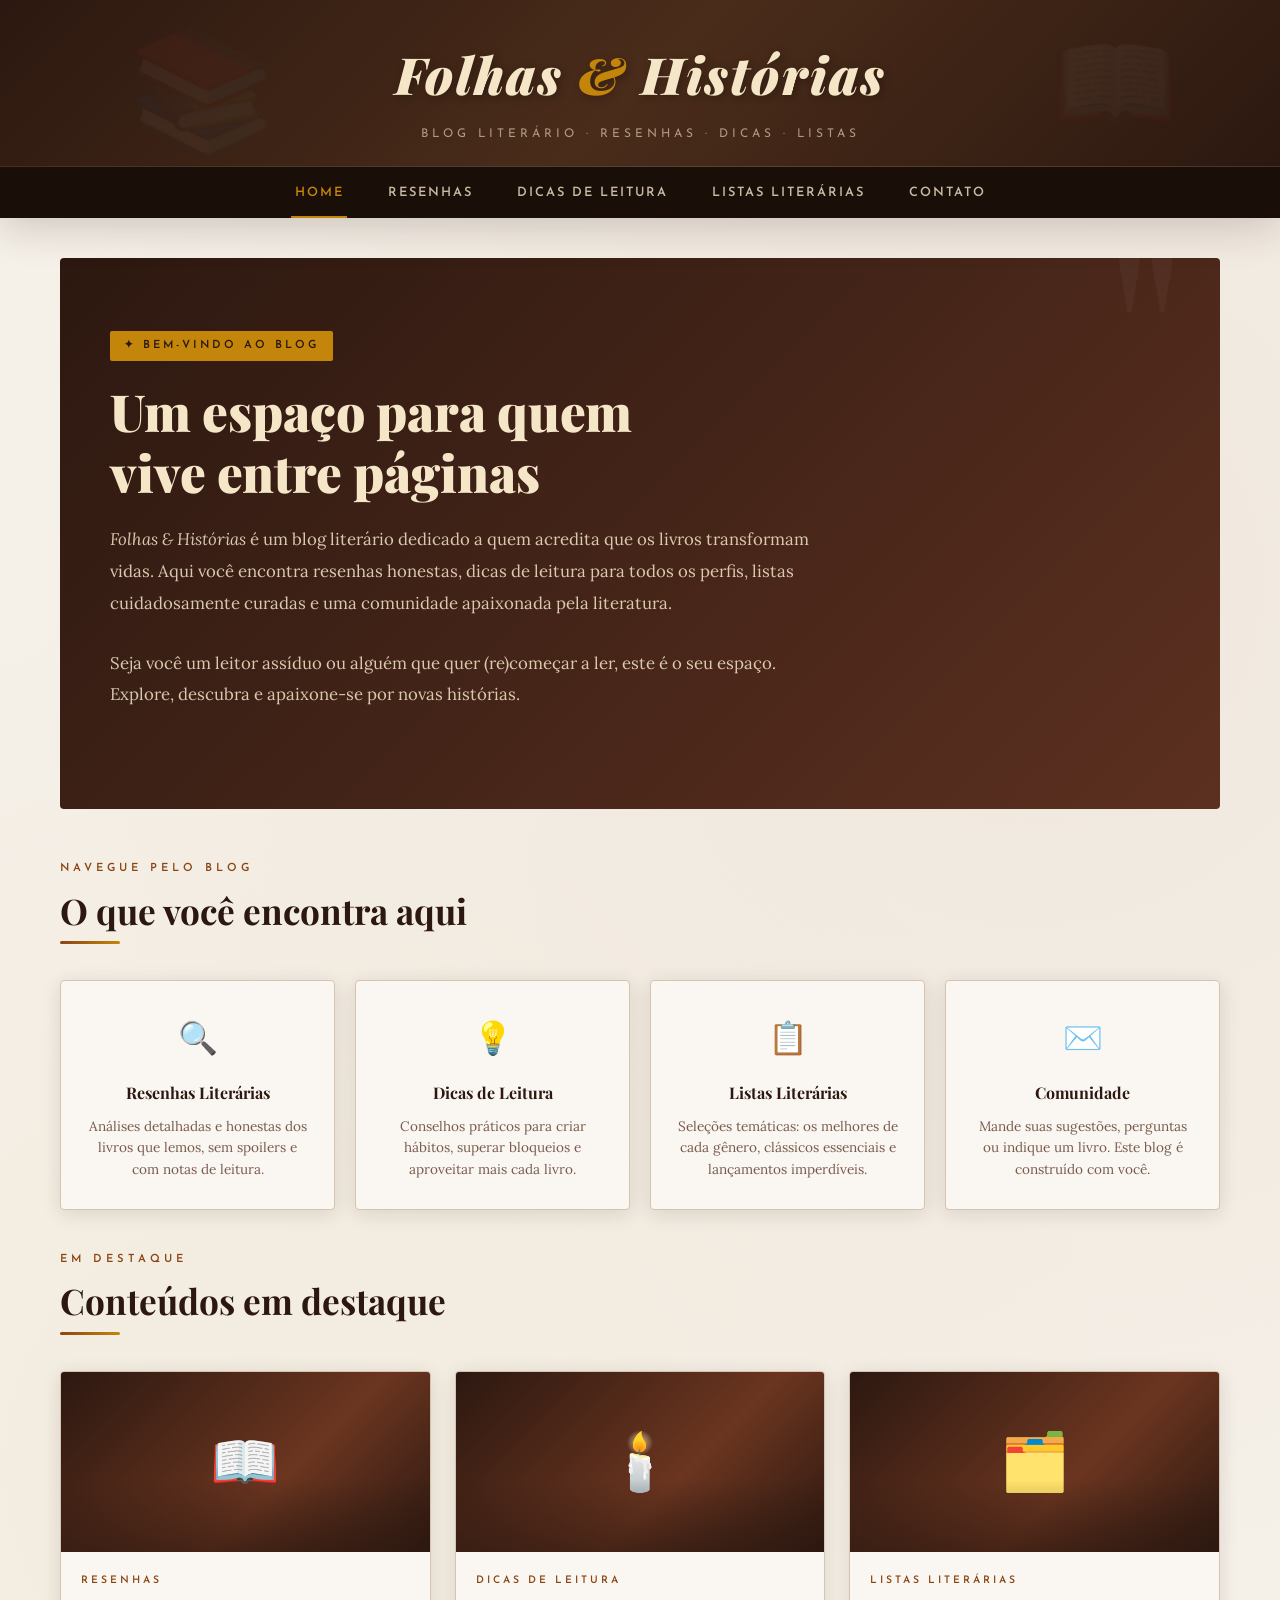
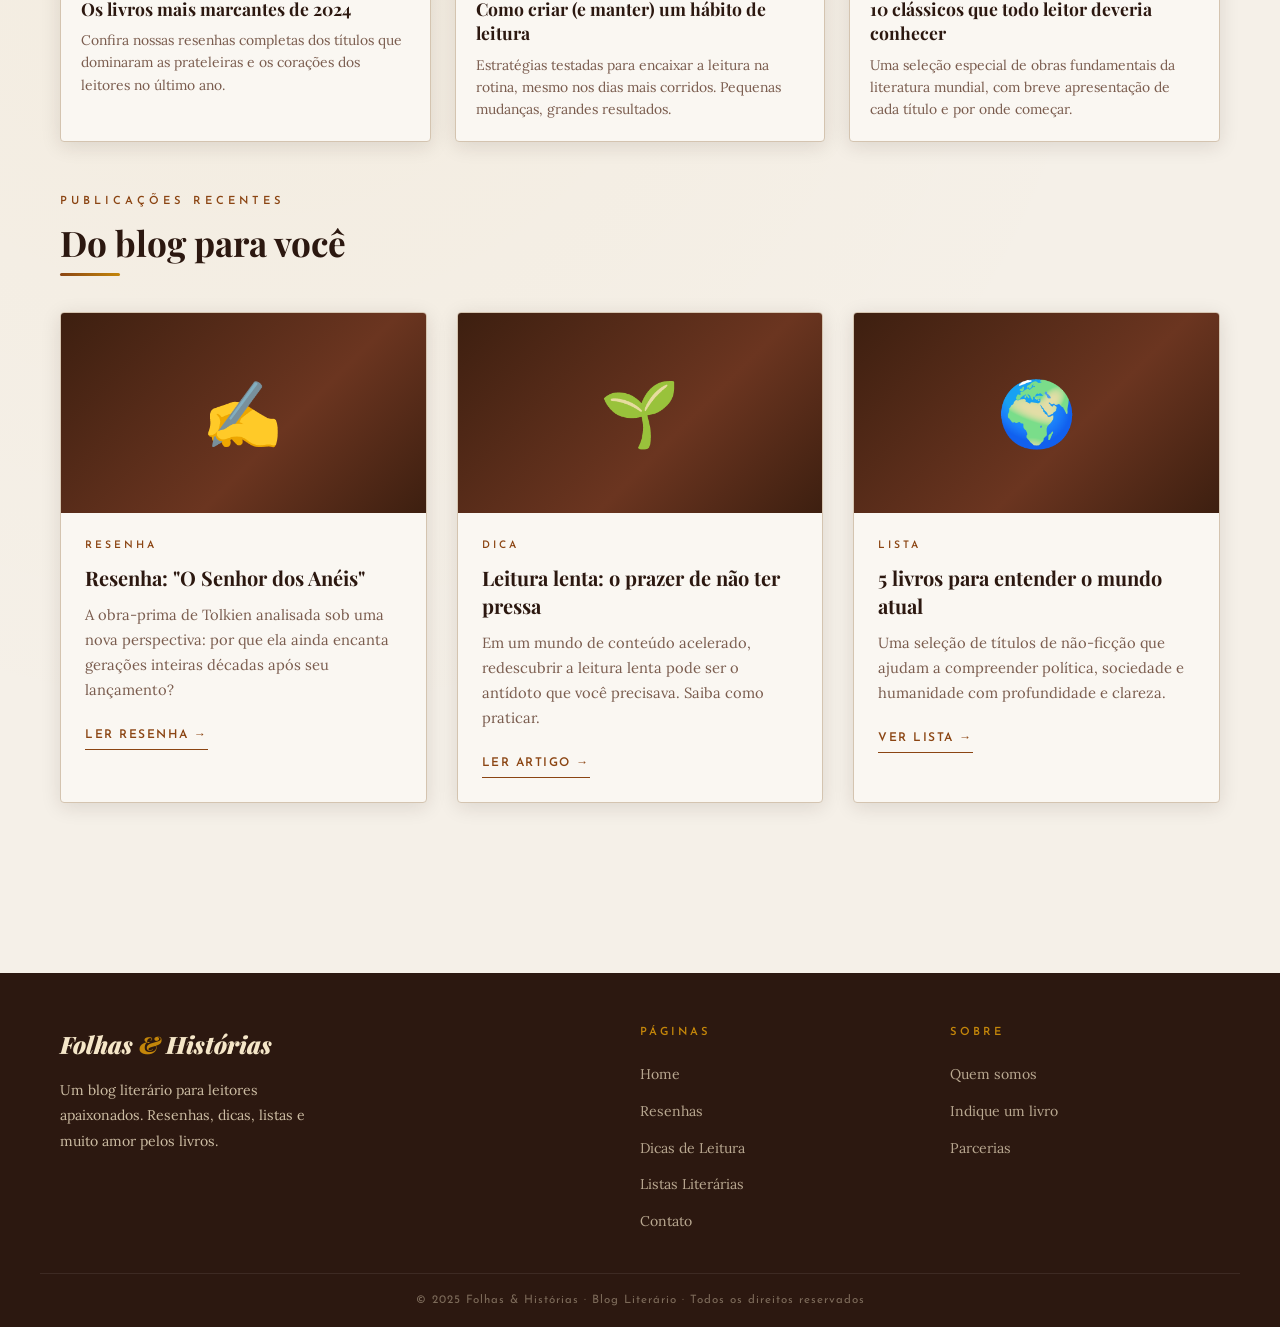
==== index.html @ 478a8c60 "Add files via upload adding a literary blog" ====
<!DOCTYPE html>
<html lang="pt-BR">
<head>
  <meta charset="UTF-8">
  <meta name="viewport" content="width=device-width, initial-scale=1.0">
  <title>Folhas & Histórias — Blog Literário</title>
  <link rel="stylesheet" href="styles.css">
</head>
<body>

  <header>
    <div class="header-top">
      <div class="site-title">Folhas <span>&</span> Histórias</div>
      <div class="site-tagline">Blog Literário · Resenhas · Dicas · Listas</div>
    </div>
    <nav>
      <ul>
        <li><a href="index.html" class="ativo">Home</a></li>
        <li><a href="resenhas.html">Resenhas</a></li>
        <li><a href="dicas.html">Dicas de Leitura</a></li>
        <li><a href="listas.html">Listas Literárias</a></li>
        <li><a href="contato.html">Contato</a></li>
      </ul>
    </nav>
  </header>

  <main>

    <!-- HERO -->
    <section class="hero">
      <div class="hero-badge">✦ Bem-vindo ao Blog</div>
      <h1>Um espaço para quem<br>vive entre páginas</h1>
      <p>
        <em>Folhas & Histórias</em> é um blog literário dedicado a quem acredita que os livros 
        transformam vidas. Aqui você encontra resenhas honestas, dicas de leitura para todos os perfis, 
        listas cuidadosamente curadas e uma comunidade apaixonada pela literatura.
      </p>
      <p>
        Seja você um leitor assíduo ou alguém que quer (re)começar a ler, este é o seu espaço.
        Explore, descubra e apaixone-se por novas histórias.
      </p>
    </section>

    <!-- O QUE VOCÊ ENCONTRA AQUI -->
    <section class="mb-40">
      <div class="section-label">Navegue pelo blog</div>
      <h2 class="section-title">O que você encontra aqui</h2>
      <div class="section-divider"></div>
      <div class="info-cards">
        <div class="info-card">
          <span class="icone">🔍</span>
          <h4>Resenhas Literárias</h4>
          <p>Análises detalhadas e honestas dos livros que lemos, sem spoilers e com notas de leitura.</p>
        </div>
        <div class="info-card">
          <span class="icone">💡</span>
          <h4>Dicas de Leitura</h4>
          <p>Conselhos práticos para criar hábitos, superar bloqueios e aproveitar mais cada livro.</p>
        </div>
        <div class="info-card">
          <span class="icone">📋</span>
          <h4>Listas Literárias</h4>
          <p>Seleções temáticas: os melhores de cada gênero, clássicos essenciais e lançamentos imperdíveis.</p>
        </div>
        <div class="info-card">
          <span class="icone">✉️</span>
          <h4>Comunidade</h4>
          <p>Mande suas sugestões, perguntas ou indique um livro. Este blog é construído com você.</p>
        </div>
      </div>
    </section>

    <!-- DESTAQUES -->
    <section class="mb-40">
      <div class="section-label">Em destaque</div>
      <h2 class="section-title">Conteúdos em destaque</h2>
      <div class="section-divider"></div>

      <div class="destaques-grid">

        <!-- Destaque 1 → Resenhas -->
        <a href="resenhas.html" class="destaque-card">
          <div class="destaque-img">📖</div>
          <div class="destaque-body">
            <span class="card-tag">Resenhas</span>
            <h3>Os livros mais marcantes de 2024</h3>
            <p>Confira nossas resenhas completas dos títulos que dominaram as prateleiras e os corações dos leitores no último ano.</p>
          </div>
        </a>

        <!-- Destaque 2 → Dicas -->
        <a href="dicas.html" class="destaque-card">
          <div class="destaque-img">🕯️</div>
          <div class="destaque-body">
            <span class="card-tag">Dicas de Leitura</span>
            <h3>Como criar (e manter) um hábito de leitura</h3>
            <p>Estratégias testadas para encaixar a leitura na rotina, mesmo nos dias mais corridos. Pequenas mudanças, grandes resultados.</p>
          </div>
        </a>

        <!-- Destaque 3 → Listas -->
        <a href="listas.html" class="destaque-card">
          <div class="destaque-img">🗂️</div>
          <div class="destaque-body">
            <span class="card-tag">Listas Literárias</span>
            <h3>10 clássicos que todo leitor deveria conhecer</h3>
            <p>Uma seleção especial de obras fundamentais da literatura mundial, com breve apresentação de cada título e por onde começar.</p>
          </div>
        </a>

      </div>
    </section>

    <!-- ÚLTIMAS PUBLICAÇÕES -->
    <section>
      <div class="section-label">Publicações recentes</div>
      <h2 class="section-title">Do blog para você</h2>
      <div class="section-divider"></div>
      <div class="cards-grid">

        <div class="card">
          <div class="card-img-placeholder">✍️</div>
          <div class="card-body">
            <div class="card-tag">Resenha</div>
            <h3>Resenha: "O Senhor dos Anéis"</h3>
            <p>A obra-prima de Tolkien analisada sob uma nova perspectiva: por que ela ainda encanta gerações inteiras décadas após seu lançamento?</p>
            <a href="resenhas.html">Ler resenha →</a>
          </div>
        </div>

        <div class="card">
          <div class="card-img-placeholder">🌱</div>
          <div class="card-body">
            <div class="card-tag">Dica</div>
            <h3>Leitura lenta: o prazer de não ter pressa</h3>
            <p>Em um mundo de conteúdo acelerado, redescubrir a leitura lenta pode ser o antídoto que você precisava. Saiba como praticar.</p>
            <a href="dicas.html">Ler artigo →</a>
          </div>
        </div>

        <div class="card">
          <div class="card-img-placeholder">🌍</div>
          <div class="card-body">
            <div class="card-tag">Lista</div>
            <h3>5 livros para entender o mundo atual</h3>
            <p>Uma seleção de títulos de não-ficção que ajudam a compreender política, sociedade e humanidade com profundidade e clareza.</p>
            <a href="listas.html">Ver lista →</a>
          </div>
        </div>

      </div>
    </section>

  </main>

  <footer>
    <div class="footer-content">
      <div class="footer-brand">
        <div class="logo">Folhas <span>&</span> Histórias</div>
        <p>Um blog literário para leitores apaixonados. Resenhas, dicas, listas e muito amor pelos livros.</p>
      </div>
      <div class="footer-col">
        <h5>Páginas</h5>
        <ul>
          <li><a href="index.html">Home</a></li>
          <li><a href="resenhas.html">Resenhas</a></li>
          <li><a href="dicas.html">Dicas de Leitura</a></li>
          <li><a href="listas.html">Listas Literárias</a></li>
          <li><a href="contato.html">Contato</a></li>
        </ul>
      </div>
      <div class="footer-col">
        <h5>Sobre</h5>
        <ul>
          <li><a href="contato.html">Quem somos</a></li>
          <li><a href="contato.html">Indique um livro</a></li>
          <li><a href="contato.html">Parcerias</a></li>
        </ul>
      </div>
    </div>
    <div class="footer-bottom">
      © 2025 Folhas & Histórias · Blog Literário · Todos os direitos reservados
    </div>
  </footer>

</body>
</html>
---- styles.css ----
@import url('https://fonts.googleapis.com/css2?family=Playfair+Display:ital,wght@0,400;0,700;0,900;1,400;1,700&family=Lora:ital,wght@0,400;0,500;0,600;1,400&family=Josefin+Sans:wght@300;400;600&display=swap');

:root {
  --cor-fundo: #f5f0e8;
  --cor-papel: #faf7f2;
  --cor-principal: #2c1810;
  --cor-acento: #8b4513;
  --cor-acento2: #c4860a;
  --cor-texto: #3d2b1f;
  --cor-texto-leve: #7a5c4e;
  --cor-borda: #d4c4b0;
  --cor-destaque: #e8ddd0;
  --sombra: 0 4px 20px rgba(44,24,16,0.12);
  --sombra-forte: 0 8px 40px rgba(44,24,16,0.2);
}

* {
  margin: 0;
  padding: 0;
  box-sizing: border-box;
}

body {
  background-color: var(--cor-fundo);
  color: var(--cor-texto);
  font-family: 'Lora', serif;
  line-height: 1.8;
  background-image: 
    radial-gradient(circle at 20% 50%, rgba(196,134,10,0.04) 0%, transparent 50%),
    radial-gradient(circle at 80% 20%, rgba(139,69,19,0.05) 0%, transparent 40%);
}

/* ===== HEADER ===== */
header {
  background-color: var(--cor-principal);
  padding: 0;
  position: sticky;
  top: 0;
  z-index: 100;
  box-shadow: var(--sombra-forte);
}

.header-top {
  text-align: center;
  padding: 28px 20px 20px;
  border-bottom: 1px solid rgba(255,255,255,0.1);
  background: linear-gradient(135deg, #2c1810 0%, #4a2c1a 50%, #2c1810 100%);
  position: relative;
  overflow: hidden;
}

.header-top::before {
  content: '📚';
  position: absolute;
  font-size: 120px;
  opacity: 0.04;
  top: -20px;
  left: 10%;
  pointer-events: none;
}

.header-top::after {
  content: '📖';
  position: absolute;
  font-size: 100px;
  opacity: 0.04;
  top: -10px;
  right: 8%;
  pointer-events: none;
}

.site-title {
  font-family: 'Playfair Display', serif;
  font-size: clamp(2rem, 5vw, 3.2rem);
  font-weight: 900;
  font-style: italic;
  color: #f5e6c8;
  letter-spacing: 2px;
  text-shadow: 2px 2px 8px rgba(0,0,0,0.3);
}

.site-title span {
  color: var(--cor-acento2);
}

.site-tagline {
  font-family: 'Josefin Sans', sans-serif;
  font-size: 0.75rem;
  letter-spacing: 4px;
  text-transform: uppercase;
  color: rgba(245,230,200,0.6);
  margin-top: 4px;
}

/* ===== NAV ===== */
nav {
  background-color: #1a0e09;
}

nav ul {
  list-style: none;
  display: flex;
  justify-content: center;
  align-items: center;
  padding: 0;
  margin: 0;
  flex-wrap: wrap;
}

nav ul li a {
  display: block;
  padding: 14px 22px;
  color: rgba(245,230,200,0.8);
  text-decoration: none;
  font-family: 'Josefin Sans', sans-serif;
  font-size: 0.8rem;
  font-weight: 600;
  letter-spacing: 2px;
  text-transform: uppercase;
  transition: all 0.3s ease;
  position: relative;
}

nav ul li a::after {
  content: '';
  position: absolute;
  bottom: 0;
  left: 50%;
  transform: translateX(-50%);
  width: 0;
  height: 2px;
  background: var(--cor-acento2);
  transition: width 0.3s ease;
}

nav ul li a:hover,
nav ul li a.ativo {
  color: var(--cor-acento2);
}

nav ul li a:hover::after,
nav ul li a.ativo::after {
  width: 60%;
}

/* ===== MAIN ===== */
main {
  max-width: 1200px;
  margin: 0 auto;
  padding: 40px 20px 60px;
}

/* ===== HERO SECTION ===== */
.hero {
  background: linear-gradient(135deg, var(--cor-principal) 0%, #5c3020 100%);
  color: var(--cor-fundo);
  padding: 70px 50px;
  border-radius: 4px;
  margin-bottom: 50px;
  position: relative;
  overflow: hidden;
}

.hero::before {
  content: '"';
  font-family: 'Playfair Display', serif;
  font-size: 300px;
  color: rgba(255,255,255,0.03);
  position: absolute;
  top: -80px;
  right: 30px;
  line-height: 1;
  pointer-events: none;
}

.hero-badge {
  display: inline-block;
  background: var(--cor-acento2);
  color: var(--cor-principal);
  font-family: 'Josefin Sans', sans-serif;
  font-size: 0.7rem;
  font-weight: 600;
  letter-spacing: 3px;
  text-transform: uppercase;
  padding: 5px 14px;
  margin-bottom: 20px;
  border-radius: 2px;
}

.hero h1 {
  font-family: 'Playfair Display', serif;
  font-size: clamp(2rem, 4vw, 3.2rem);
  font-weight: 900;
  line-height: 1.2;
  margin-bottom: 20px;
  color: #f5e6c8;
}

.hero p {
  font-size: 1.05rem;
  line-height: 1.9;
  max-width: 700px;
  color: rgba(245,230,200,0.85);
  margin-bottom: 28px;
}

/* ===== SEÇÃO TÍTULOS ===== */
.section-label {
  font-family: 'Josefin Sans', sans-serif;
  font-size: 0.7rem;
  font-weight: 600;
  letter-spacing: 4px;
  text-transform: uppercase;
  color: var(--cor-acento);
  margin-bottom: 8px;
}

.section-title {
  font-family: 'Playfair Display', serif;
  font-size: clamp(1.6rem, 3vw, 2.2rem);
  font-weight: 700;
  color: var(--cor-principal);
  margin-bottom: 8px;
  line-height: 1.3;
}

.section-divider {
  width: 60px;
  height: 3px;
  background: linear-gradient(to right, var(--cor-acento), var(--cor-acento2));
  margin-bottom: 36px;
  border-radius: 2px;
}

/* ===== GRID DE CARDS ===== */
.cards-grid {
  display: grid;
  grid-template-columns: repeat(auto-fill, minmax(300px, 1fr));
  gap: 30px;
  margin-bottom: 50px;
}

.card {
  background: var(--cor-papel);
  border: 1px solid var(--cor-borda);
  border-radius: 4px;
  overflow: hidden;
  transition: all 0.35s ease;
  box-shadow: var(--sombra);
}

.card:hover {
  transform: translateY(-6px);
  box-shadow: var(--sombra-forte);
  border-color: var(--cor-acento2);
}

.card-img {
  width: 100%;
  height: 200px;
  object-fit: cover;
  display: block;
  background: linear-gradient(135deg, var(--cor-acento) 0%, var(--cor-principal) 100%);
  position: relative;
}

.card-img-placeholder {
  width: 100%;
  height: 200px;
  display: flex;
  align-items: center;
  justify-content: center;
  font-size: 4rem;
  background: linear-gradient(135deg, #3d1f10 0%, #6b3520 60%, #3d1f10 100%);
}

.card-body {
  padding: 24px;
}

.card-tag {
  font-family: 'Josefin Sans', sans-serif;
  font-size: 0.65rem;
  font-weight: 600;
  letter-spacing: 3px;
  text-transform: uppercase;
  color: var(--cor-acento);
  margin-bottom: 8px;
}

.card h3 {
  font-family: 'Playfair Display', serif;
  font-size: 1.25rem;
  font-weight: 700;
  color: var(--cor-principal);
  margin-bottom: 10px;
  line-height: 1.4;
}

.card p {
  font-size: 0.92rem;
  color: var(--cor-texto-leve);
  line-height: 1.7;
  margin-bottom: 16px;
}

.card a {
  display: inline-block;
  color: var(--cor-acento);
  text-decoration: none;
  font-family: 'Josefin Sans', sans-serif;
  font-size: 0.75rem;
  font-weight: 600;
  letter-spacing: 1.5px;
  text-transform: uppercase;
  border-bottom: 1px solid var(--cor-acento);
  padding-bottom: 2px;
  transition: all 0.2s;
}

.card a:hover {
  color: var(--cor-acento2);
  border-color: var(--cor-acento2);
}

/* CARD COM LINK NA IMAGEM */
.card-link-img {
  text-decoration: none;
  color: inherit;
  display: block;
}

.card-link-img .card-img-placeholder {
  transition: all 0.3s ease;
}

.card-link-img:hover .card-img-placeholder {
  filter: brightness(1.15);
}

/* ===== DESTAQUES HOME ===== */
.destaques-grid {
  display: grid;
  grid-template-columns: 1fr 1fr 1fr;
  gap: 24px;
  margin-bottom: 50px;
}

@media (max-width: 900px) {
  .destaques-grid { grid-template-columns: 1fr 1fr; }
}
@media (max-width: 600px) {
  .destaques-grid { grid-template-columns: 1fr; }
}

.destaque-card {
  background: var(--cor-papel);
  border: 1px solid var(--cor-borda);
  border-radius: 4px;
  overflow: hidden;
  text-decoration: none;
  color: inherit;
  display: block;
  transition: all 0.35s ease;
  box-shadow: var(--sombra);
}

.destaque-card:hover {
  transform: translateY(-6px);
  box-shadow: var(--sombra-forte);
  border-color: var(--cor-acento2);
}

.destaque-img {
  width: 100%;
  height: 180px;
  display: flex;
  align-items: center;
  justify-content: center;
  font-size: 3.5rem;
  background: linear-gradient(135deg, #2c1810 0%, #6b3520 60%, #2c1810 100%);
  position: relative;
  overflow: hidden;
}

.destaque-img::after {
  content: '';
  position: absolute;
  bottom: 0; left: 0; right: 0;
  height: 40%;
  background: linear-gradient(to top, rgba(44,24,16,0.6), transparent);
}

.destaque-body {
  padding: 20px;
}

.destaque-body .card-tag {
  display: block;
  margin-bottom: 6px;
}

.destaque-body h3 {
  font-family: 'Playfair Display', serif;
  font-size: 1.1rem;
  font-weight: 700;
  color: var(--cor-principal);
  margin-bottom: 8px;
  line-height: 1.4;
}

.destaque-body p {
  font-size: 0.87rem;
  color: var(--cor-texto-leve);
  line-height: 1.6;
}

/* ===== ARTIGO INTERNO ===== */
.page-header {
  text-align: center;
  padding: 50px 20px 40px;
  margin-bottom: 40px;
  border-bottom: 1px solid var(--cor-borda);
}

.page-header .section-label {
  display: block;
  margin-bottom: 10px;
}

.page-header h1 {
  font-family: 'Playfair Display', serif;
  font-size: clamp(2rem, 4vw, 3rem);
  font-weight: 900;
  color: var(--cor-principal);
  margin-bottom: 16px;
  line-height: 1.2;
}

.page-header p {
  max-width: 650px;
  margin: 0 auto;
  color: var(--cor-texto-leve);
  font-size: 1rem;
}

/* ===== ARTIGO DE CONTEÚDO ===== */
.artigo {
  background: var(--cor-papel);
  border: 1px solid var(--cor-borda);
  border-radius: 4px;
  padding: 40px 48px;
  margin-bottom: 30px;
  box-shadow: var(--sombra);
}

.artigo-meta {
  display: flex;
  align-items: center;
  gap: 20px;
  margin-bottom: 20px;
  flex-wrap: wrap;
}

.artigo-tag {
  font-family: 'Josefin Sans', sans-serif;
  font-size: 0.65rem;
  font-weight: 600;
  letter-spacing: 3px;
  text-transform: uppercase;
  color: var(--cor-papel);
  background: var(--cor-acento);
  padding: 4px 10px;
  border-radius: 2px;
}

.artigo-data {
  font-family: 'Josefin Sans', sans-serif;
  font-size: 0.75rem;
  color: var(--cor-texto-leve);
  letter-spacing: 1px;
}

.artigo h2 {
  font-family: 'Playfair Display', serif;
  font-size: clamp(1.5rem, 3vw, 2rem);
  font-weight: 700;
  color: var(--cor-principal);
  margin-bottom: 20px;
  line-height: 1.3;
}

.artigo h3 {
  font-family: 'Playfair Display', serif;
  font-size: 1.25rem;
  font-weight: 700;
  color: var(--cor-principal);
  margin: 28px 0 12px;
}

.artigo p {
  color: var(--cor-texto);
  font-size: 1rem;
  line-height: 1.9;
  margin-bottom: 18px;
}

.artigo blockquote {
  border-left: 4px solid var(--cor-acento2);
  margin: 28px 0;
  padding: 16px 24px;
  background: var(--cor-destaque);
  font-style: italic;
  font-size: 1.05rem;
  color: var(--cor-acento);
  border-radius: 0 4px 4px 0;
}

.artigo .emoji-icon {
  font-size: 3.5rem;
  margin-bottom: 16px;
  display: block;
  text-align: center;
}

/* ===== LISTA DE LIVROS ===== */
.livro-item {
  display: flex;
  gap: 24px;
  background: var(--cor-papel);
  border: 1px solid var(--cor-borda);
  border-radius: 4px;
  padding: 24px;
  margin-bottom: 20px;
  box-shadow: var(--sombra);
  transition: all 0.3s ease;
}

.livro-item:hover {
  border-color: var(--cor-acento2);
  transform: translateX(4px);
}

.livro-capa {
  width: 80px;
  height: 110px;
  flex-shrink: 0;
  border-radius: 3px;
  display: flex;
  align-items: center;
  justify-content: center;
  font-size: 2.5rem;
  background: linear-gradient(135deg, var(--cor-acento) 0%, var(--cor-principal) 100%);
  box-shadow: 3px 3px 10px rgba(44,24,16,0.2);
}

.livro-info h3 {
  font-family: 'Playfair Display', serif;
  font-size: 1.15rem;
  font-weight: 700;
  color: var(--cor-principal);
  margin-bottom: 4px;
}

.livro-info .autor {
  font-family: 'Josefin Sans', sans-serif;
  font-size: 0.75rem;
  color: var(--cor-acento);
  letter-spacing: 1px;
  text-transform: uppercase;
  margin-bottom: 10px;
}

.livro-info p {
  font-size: 0.9rem;
  color: var(--cor-texto-leve);
  line-height: 1.7;
}

.stars {
  color: var(--cor-acento2);
  font-size: 0.9rem;
  margin-bottom: 8px;
}

/* ===== CONTATO ===== */
.contato-form {
  background: var(--cor-papel);
  border: 1px solid var(--cor-borda);
  border-radius: 4px;
  padding: 40px 48px;
  box-shadow: var(--sombra);
  max-width: 700px;
  margin: 0 auto;
}

.form-group {
  margin-bottom: 22px;
}

.form-group label {
  display: block;
  font-family: 'Josefin Sans', sans-serif;
  font-size: 0.75rem;
  font-weight: 600;
  letter-spacing: 2px;
  text-transform: uppercase;
  color: var(--cor-acento);
  margin-bottom: 8px;
}

.form-group input,
.form-group textarea,
.form-group select {
  width: 100%;
  padding: 12px 16px;
  border: 1px solid var(--cor-borda);
  border-radius: 3px;
  background: var(--cor-fundo);
  font-family: 'Lora', serif;
  font-size: 0.95rem;
  color: var(--cor-texto);
  transition: all 0.2s;
  outline: none;
}

.form-group input:focus,
.form-group textarea:focus,
.form-group select:focus {
  border-color: var(--cor-acento);
  box-shadow: 0 0 0 3px rgba(139,69,19,0.1);
}

.form-group textarea {
  min-height: 140px;
  resize: vertical;
}

.btn {
  display: inline-block;
  background: var(--cor-principal);
  color: #f5e6c8;
  border: none;
  padding: 14px 36px;
  font-family: 'Josefin Sans', sans-serif;
  font-size: 0.8rem;
  font-weight: 600;
  letter-spacing: 2px;
  text-transform: uppercase;
  cursor: pointer;
  border-radius: 3px;
  transition: all 0.3s ease;
}

.btn:hover {
  background: var(--cor-acento);
  transform: translateY(-2px);
  box-shadow: var(--sombra);
}

/* ===== INFO CARDS ===== */
.info-cards {
  display: grid;
  grid-template-columns: repeat(auto-fit, minmax(220px, 1fr));
  gap: 20px;
  margin-bottom: 40px;
}

.info-card {
  background: var(--cor-papel);
  border: 1px solid var(--cor-borda);
  border-radius: 4px;
  padding: 28px 24px;
  text-align: center;
  box-shadow: var(--sombra);
}

.info-card .icone {
  font-size: 2rem;
  margin-bottom: 12px;
  display: block;
}

.info-card h4 {
  font-family: 'Playfair Display', serif;
  font-size: 1rem;
  color: var(--cor-principal);
  margin-bottom: 8px;
}

.info-card p {
  font-size: 0.85rem;
  color: var(--cor-texto-leve);
  line-height: 1.6;
}

/* ===== RODAPÉ ===== */
footer {
  background: var(--cor-principal);
  color: rgba(245,230,200,0.8);
  margin-top: 60px;
}

.footer-content {
  max-width: 1200px;
  margin: 0 auto;
  padding: 50px 20px 30px;
  display: grid;
  grid-template-columns: 2fr 1fr 1fr;
  gap: 40px;
}

@media (max-width: 768px) {
  .footer-content { grid-template-columns: 1fr; }
}

.footer-brand .logo {
  font-family: 'Playfair Display', serif;
  font-size: 1.5rem;
  font-weight: 900;
  font-style: italic;
  color: #f5e6c8;
  margin-bottom: 12px;
}

.footer-brand .logo span { color: var(--cor-acento2); }

.footer-brand p {
  font-size: 0.88rem;
  line-height: 1.8;
  max-width: 280px;
}

.footer-col h5 {
  font-family: 'Josefin Sans', sans-serif;
  font-size: 0.7rem;
  font-weight: 600;
  letter-spacing: 3px;
  text-transform: uppercase;
  color: var(--cor-acento2);
  margin-bottom: 16px;
}

.footer-col ul {
  list-style: none;
}

.footer-col ul li {
  margin-bottom: 8px;
}

.footer-col ul li a {
  color: rgba(245,230,200,0.7);
  text-decoration: none;
  font-size: 0.88rem;
  transition: color 0.2s;
}

.footer-col ul li a:hover {
  color: var(--cor-acento2);
}

.footer-bottom {
  border-top: 1px solid rgba(255,255,255,0.08);
  padding: 16px 20px;
  text-align: center;
  font-family: 'Josefin Sans', sans-serif;
  font-size: 0.72rem;
  letter-spacing: 1px;
  color: rgba(245,230,200,0.4);
  max-width: 1200px;
  margin: 0 auto;
}

/* ===== UTILIDADES ===== */
.texto-centro { text-align: center; }
.mb-40 { margin-bottom: 40px; }
.mb-20 { margin-bottom: 20px; }

.separador {
  border: none;
  border-top: 1px solid var(--cor-borda);
  margin: 40px 0;
}

@media (max-width: 768px) {
  .hero { padding: 40px 24px; }
  .artigo { padding: 28px 24px; }
  .contato-form { padding: 28px 24px; }
  .livro-item { flex-direction: column; }
  .livro-capa { width: 60px; height: 85px; font-size: 2rem; }
  nav ul li a { padding: 12px 14px; font-size: 0.7rem; letter-spacing: 1px; }
}
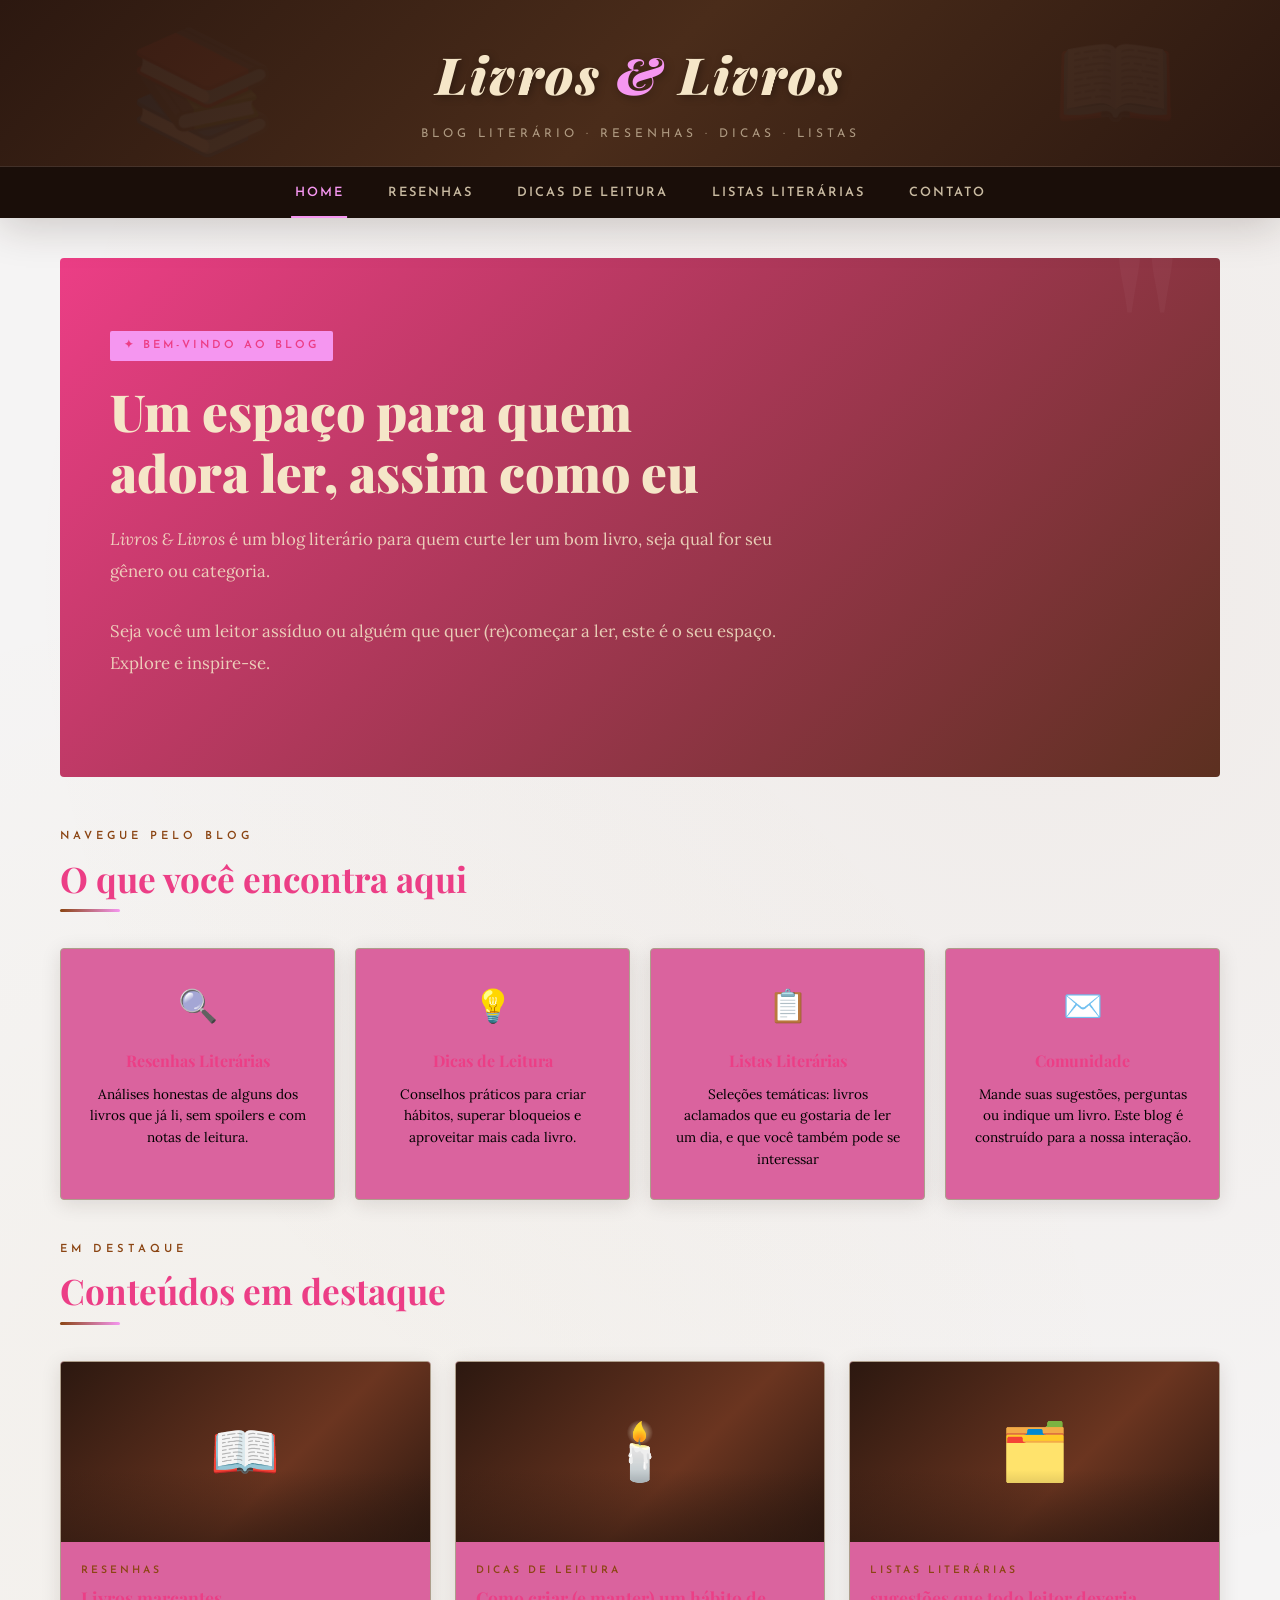
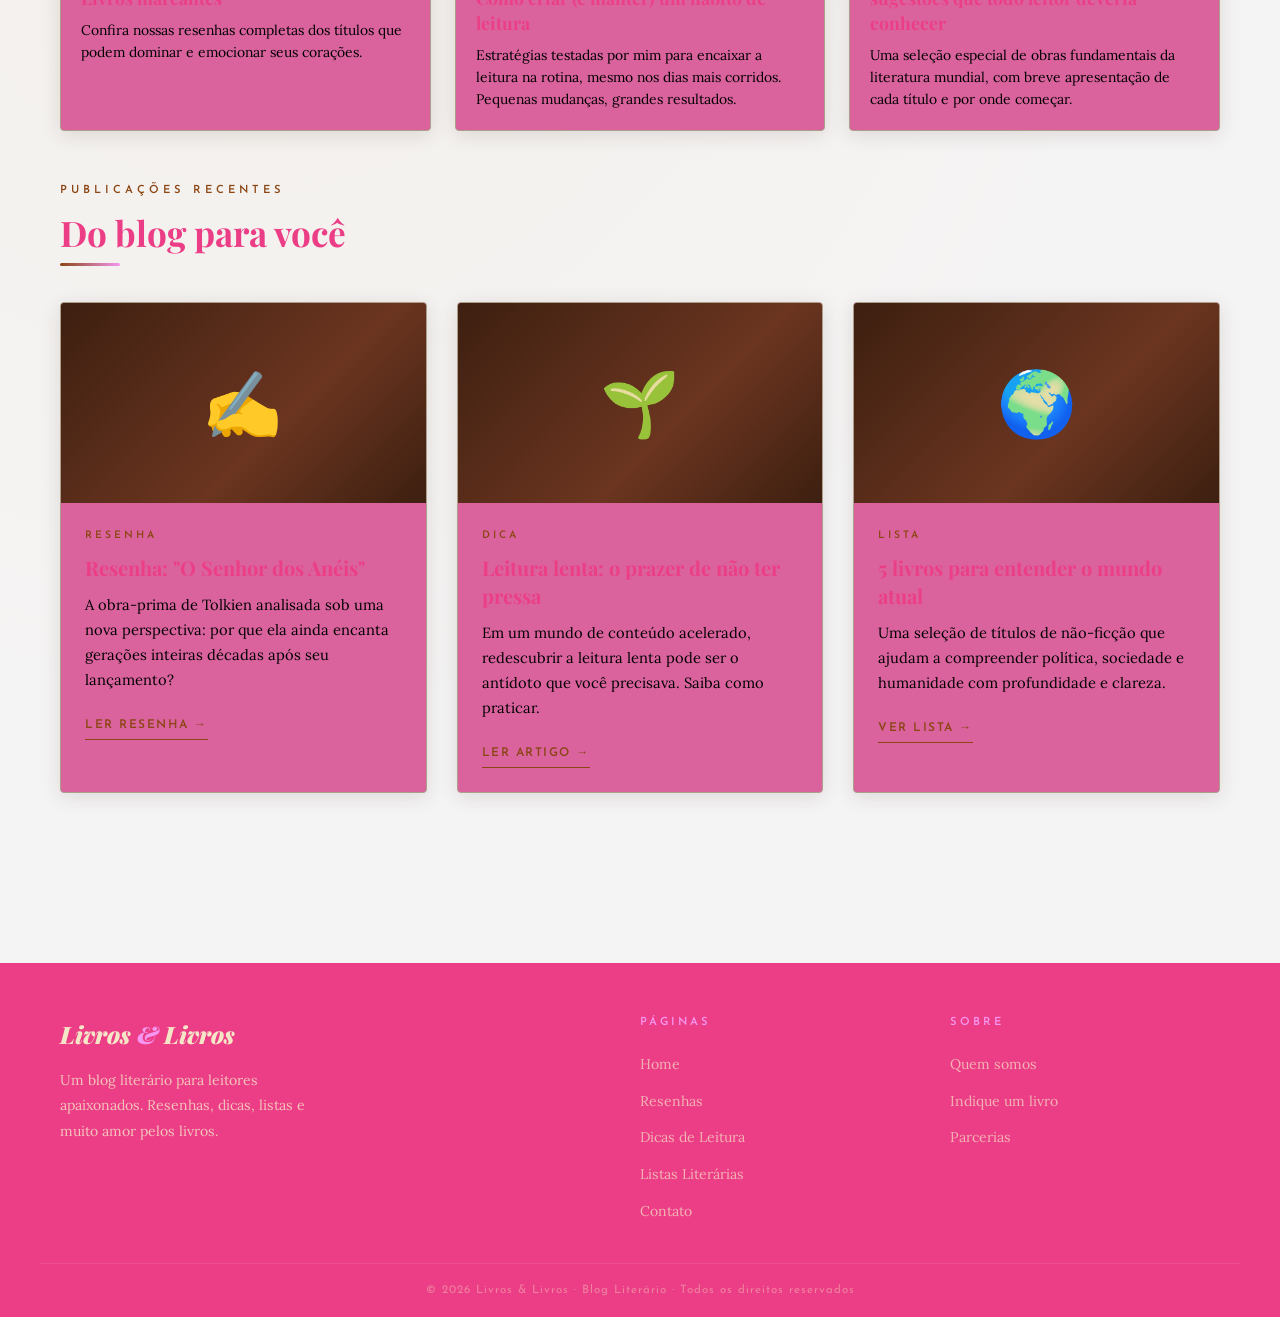
==== commit 0118cc30: "Add files via upload 2.0" ====
--- a/index.html
+++ b/index.html
@@ -3,14 +3,14 @@
 <head>
   <meta charset="UTF-8">
   <meta name="viewport" content="width=device-width, initial-scale=1.0">
-  <title>Folhas & Histórias — Blog Literário</title>
+  <title>Livros & Livros — Blog Literário</title>
   <link rel="stylesheet" href="styles.css">
 </head>
 <body>
 
   <header>
     <div class="header-top">
-      <div class="site-title">Folhas <span>&</span> Histórias</div>
+      <div class="site-title">Livros <span>&</span> Livros</div>
       <div class="site-tagline">Blog Literário · Resenhas · Dicas · Listas</div>
     </div>
     <nav>
@@ -29,15 +29,13 @@
     <!-- HERO -->
     <section class="hero">
       <div class="hero-badge">✦ Bem-vindo ao Blog</div>
-      <h1>Um espaço para quem<br>vive entre páginas</h1>
+      <h1>Um espaço para quem<br>adora ler, assim como eu</h1>
       <p>
-        <em>Folhas & Histórias</em> é um blog literário dedicado a quem acredita que os livros 
-        transformam vidas. Aqui você encontra resenhas honestas, dicas de leitura para todos os perfis, 
-        listas cuidadosamente curadas e uma comunidade apaixonada pela literatura.
+        <em>Livros & Livros</em> é um blog literário para quem curte ler um bom livro, seja qual for seu gênero ou categoria. 
       </p>
       <p>
         Seja você um leitor assíduo ou alguém que quer (re)começar a ler, este é o seu espaço.
-        Explore, descubra e apaixone-se por novas histórias.
+        Explore e inspire-se.
       </p>
     </section>
 
@@ -50,7 +48,7 @@
         <div class="info-card">
           <span class="icone">🔍</span>
           <h4>Resenhas Literárias</h4>
-          <p>Análises detalhadas e honestas dos livros que lemos, sem spoilers e com notas de leitura.</p>
+          <p>Análises honestas de alguns dos livros que já li, sem spoilers e com notas de leitura.</p>
         </div>
         <div class="info-card">
           <span class="icone">💡</span>
@@ -60,12 +58,12 @@
         <div class="info-card">
           <span class="icone">📋</span>
           <h4>Listas Literárias</h4>
-          <p>Seleções temáticas: os melhores de cada gênero, clássicos essenciais e lançamentos imperdíveis.</p>
+          <p>Seleções temáticas: livros aclamados que eu gostaria de ler um dia, e que você também pode se interessar</p>
         </div>
         <div class="info-card">
           <span class="icone">✉️</span>
           <h4>Comunidade</h4>
-          <p>Mande suas sugestões, perguntas ou indique um livro. Este blog é construído com você.</p>
+          <p>Mande suas sugestões, perguntas ou indique um livro. Este blog é construído para a nossa interação.</p>
         </div>
       </div>
     </section>
@@ -83,8 +81,8 @@
           <div class="destaque-img">📖</div>
           <div class="destaque-body">
             <span class="card-tag">Resenhas</span>
-            <h3>Os livros mais marcantes de 2024</h3>
-            <p>Confira nossas resenhas completas dos títulos que dominaram as prateleiras e os corações dos leitores no último ano.</p>
+            <h3>Livros marcantes</h3>
+            <p>Confira nossas resenhas completas dos títulos que podem dominar e emocionar seus corações.</p>
           </div>
         </a>
 
@@ -94,7 +92,7 @@
           <div class="destaque-body">
             <span class="card-tag">Dicas de Leitura</span>
             <h3>Como criar (e manter) um hábito de leitura</h3>
-            <p>Estratégias testadas para encaixar a leitura na rotina, mesmo nos dias mais corridos. Pequenas mudanças, grandes resultados.</p>
+            <p>Estratégias testadas por mim para encaixar a leitura na rotina, mesmo nos dias mais corridos. Pequenas mudanças, grandes resultados.</p>
           </div>
         </a>
 
@@ -103,7 +101,7 @@
           <div class="destaque-img">🗂️</div>
           <div class="destaque-body">
             <span class="card-tag">Listas Literárias</span>
-            <h3>10 clássicos que todo leitor deveria conhecer</h3>
+            <h3>sugestões que todo leitor deveria conhecer</h3>
             <p>Uma seleção especial de obras fundamentais da literatura mundial, com breve apresentação de cada título e por onde começar.</p>
           </div>
         </a>
@@ -156,7 +154,7 @@
   <footer>
     <div class="footer-content">
       <div class="footer-brand">
-        <div class="logo">Folhas <span>&</span> Histórias</div>
+        <div class="logo">Livros <span>&</span> Livros</div>
         <p>Um blog literário para leitores apaixonados. Resenhas, dicas, listas e muito amor pelos livros.</p>
       </div>
       <div class="footer-col">
@@ -179,7 +177,7 @@
       </div>
     </div>
     <div class="footer-bottom">
-      © 2025 Folhas & Histórias · Blog Literário · Todos os direitos reservados
+      © 2026 Livros & Livros · Blog Literário · Todos os direitos reservados
     </div>
   </footer>
 
--- a/styles.css
+++ b/styles.css
@@ -1,15 +1,15 @@
 @import url('https://fonts.googleapis.com/css2?family=Playfair+Display:ital,wght@0,400;0,700;0,900;1,400;1,700&family=Lora:ital,wght@0,400;0,500;0,600;1,400&family=Josefin+Sans:wght@300;400;600&display=swap');
 
 :root {
-  --cor-fundo: #f5f0e8;
-  --cor-papel: #faf7f2;
-  --cor-principal: #2c1810;
+  --cor-fundo: #f5f4f4;
+  --cor-papel: #da639e;
+  --cor-principal: #ec3e86;
   --cor-acento: #8b4513;
-  --cor-acento2: #c4860a;
-  --cor-texto: #3d2b1f;
-  --cor-texto-leve: #7a5c4e;
-  --cor-borda: #d4c4b0;
-  --cor-destaque: #e8ddd0;
+  --cor-acento2: #f596f0;
+  --cor-texto: #050302;
+  --cor-texto-leve: #000000;
+  --cor-borda: #ad9e8b;
+  --cor-destaque: #ff6cc2;
   --sombra: 0 4px 20px rgba(44,24,16,0.12);
   --sombra-forte: 0 8px 40px rgba(44,24,16,0.2);
 }
